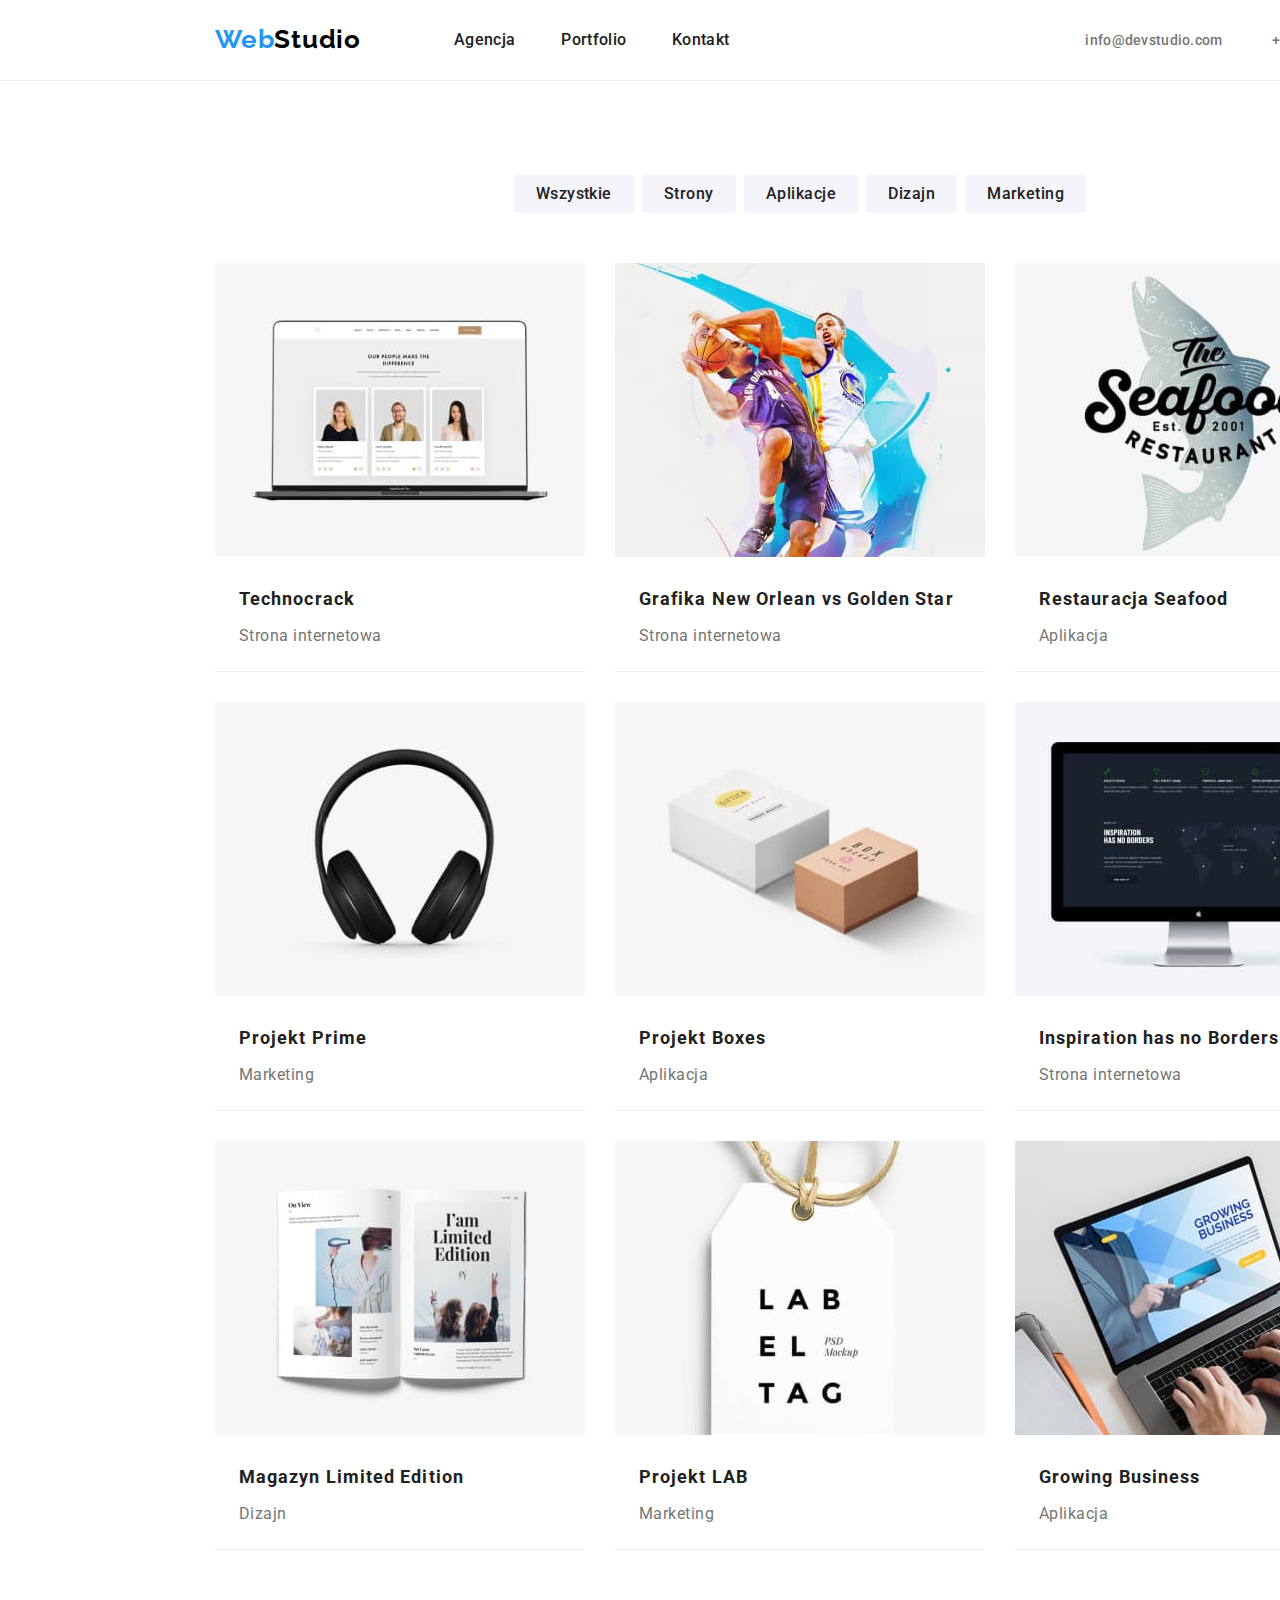
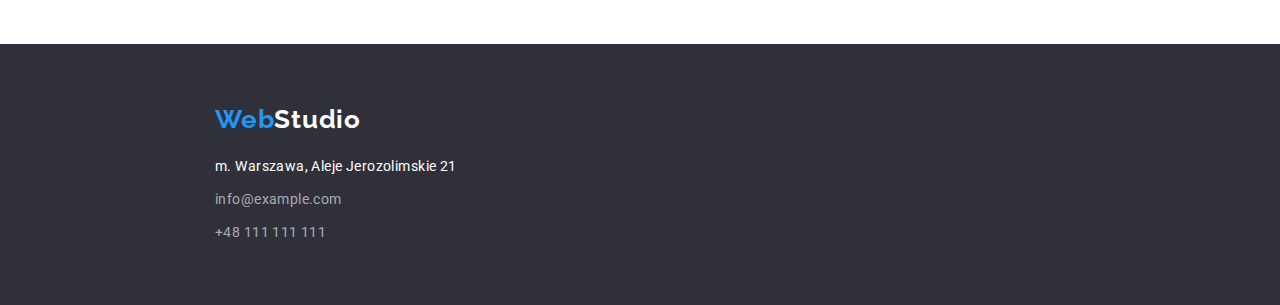
==== portfolio.html @ 5341c06a "Initial commit" ====
<!DOCTYPE html>
<html lang="en">
  <head>
    <meta charset="UTF-8" />
    <meta http-equiv="X-UA-Compatible" content="IE=edge" />
    <meta name="viewport" content="width=device-width, initial-scale=1.0" />
    <title>Portfolio</title>
    <link rel="preconnect" href="https://fonts.googleapis.com" />
    <link rel="preconnect" href="https://fonts.gstatic.com" crossorigin />
    <link
      href="https://fonts.googleapis.com/css2?family=Raleway:wght@700&family=Roboto:wght@400;500;700;900&display=swap"
      rel="stylesheet"
    />
    <link href="./css/styles.css" rel="stylesheet" />
  </head>

  <body>
    <div class="border-header">
      <header class="heder-description container">
        <div class="header-section">
          <a class="header-logo" href="./index.html"
            ><span class="in-logo">Web</span>Studio</a
          >
          <nav class="navigation-description">
            <ul class="main-menu">
              <li class="nav-item">
                <a class="menu" href="./index.html">Agencja</a>
              </li>
              <li class="nav-item">
                <a class="menu" href="./portfolio.html">Portfolio</a>
              </li>
              <li class="nav-item"><a class="menu" href="#">Kontakt</a></li>
            </ul>
          </nav>
          <ul class="contact">
            <li>
              <a class="header-contact" href="mailto:info@devstudio.com"
                >info@devstudio.com</a
              >
            </li>
            <li>
              <a class="header-contact" href="tel:+48111111111"
                >+48 111 111 111</a
              >
            </li>
          </ul>
        </div>
      </header>
    </div>

    <main class="main-portfolio container">
      <div class="section">
        <div class="button-description">
          <ul class="portfolio-menu">
            <li><button class="button" type="button">Wszystkie</button></li>
            <li><button class="button" type="button">Strony</button></li>
            <li><button class="button" type="button">Aplikacje</button></li>
            <li><button class="button" type="button">Dizajn</button></li>
            <li><button class="button" type="button">Marketing</button></li>
          </ul>
        </div>
        <div class="portfolio-style">
          <ul class="portfolio">
            <li class="portfolio-item">
              <figure class="portfolio-item-description">
                <img
                  src="./images/laptop.jpg"
                  alt="laptop"
                  width="370"
                  height="294"
                />
                <figcaption class="portfolio-subject">
                  <h4 class="portfolio-title">Technocrack</h4>
                  <p class="portfolio-subtitle">Strona internetowa</p>
                </figcaption>
              </figure>
            </li>
            <li class="portfolio-item">
              <figure class="portfolio-item-description">
                <img
                  src="./images/basket-players.jpg"
                  alt="basket-players"
                  width="370"
                  height="294"
                />
                <figcaption class="portfolio-subject">
                  <h4 class="portfolio-title">
                    Grafika New Orlean vs Golden Star
                  </h4>
                  <p class="portfolio-subtitle">Strona internetowa</p>
                </figcaption>
              </figure>
            </li>
            <li class="portfolio-item">
              <figure class="portfolio-item-description">
                <img
                  src="./images/seafood.jpg"
                  alt="Seafood"
                  width="370"
                  height="294"
                />
                <figcaption class="portfolio-subject">
                  <h4 class="portfolio-title">Restauracja Seafood</h4>
                  <p class="portfolio-subtitle">Aplikacja</p>
                </figcaption>
              </figure>
            </li>
            <li class="portfolio-item">
              <figure class="portfolio-item-description">
                <img
                  src="./images/headphones.jpg"
                  alt="headphones"
                  width="370"
                  height="294"
                />
                <figcaption class="portfolio-subject">
                  <h4 class="portfolio-title">Projekt Prime</h4>
                  <p class="portfolio-subtitle">Marketing</p>
                </figcaption>
              </figure>
            </li>
            <li class="portfolio-item">
              <figure class="portfolio-item-description">
                <img
                  src="./images/boxes.jpg"
                  alt="boxes"
                  width="370"
                  height="294"
                />
                <figcaption class="portfolio-subject">
                  <h4 class="portfolio-title">Projekt Boxes</h4>
                  <p class="portfolio-subtitle">Aplikacja</p>
                </figcaption>
              </figure>
            </li>
            <li class="portfolio-item">
              <figure class="portfolio-item-description">
                <img
                  src="./images/monitor.jpg"
                  alt="monitor"
                  width="370"
                  height="294"
                />
                <figcaption class="portfolio-subject">
                  <h4 class="portfolio-title">Inspiration has no Borders</h4>
                  <p class="portfolio-subtitle">Strona internetowa</p>
                </figcaption>
              </figure>
            </li>
            <li class="portfolio-item">
              <figure class="portfolio-item-description">
                <img
                  src="./images/book.jpg"
                  alt="book"
                  width="370"
                  height="294"
                />
                <figcaption class="portfolio-subject">
                  <h4 class="portfolio-title">Magazyn Limited Edition</h4>
                  <p class="portfolio-subtitle">Dizajn</p>
                </figcaption>
              </figure>
            </li>
            <li class="portfolio-item">
              <figure class="portfolio-item-description">
                <img
                  src="./images/ticket.jpg"
                  alt="ticket"
                  width="370"
                  height="294"
                />
                <figcaption class="portfolio-subject">
                  <h4 class="portfolio-title">Projekt LAB</h4>
                  <p class="portfolio-subtitle">Marketing</p>
                </figcaption>
              </figure>
            </li>
            <li class="portfolio-item">
              <figure class="portfolio-item-description">
                <img
                  src="./images/personal-computer.jpg"
                  alt="personal-computer"
                  width="370"
                  height="294"
                />
                <figcaption class="portfolio-subject">
                  <h4 class="portfolio-title">Growing Business</h4>
                  <p class="portfolio-subtitle">Aplikacja</p>
                </figcaption>
              </figure>
            </li>
          </ul>
        </div>
      </div>
    </main>

    <footer class="footer-style">
      <div class="container">
        <a class="footer-logo" href="./index.html"
          ><span class="in-logo">Web</span>Studio</a
        >
        <address class="address-description">
          <ul class="addres">
            <li class="adress-style">m. Warszawa, Aleje Jerozolimskie 21</li>
            <li>
              <a class="footer-contact" href="mailto:info@example.com"
                >info@example.com</a
              >
            </li>
            <li>
              <a class="footer-contact" href="tel:+48111111111"
                >+48 111 111 111</a
              >
            </li>
          </ul>
        </address>
      </div>
    </footer>
  </body>
</html>
---- css/styles.css ----
:root {
  --primary-color: rgba(117, 117, 117, 1);
  --secondary-color: rgba(255, 255, 255, 1);
  --semi-white-color: rgba(255, 255, 255, 0.6);
  --primary-black: rgba(33, 33, 33, 1);
  --blue-color: rgba(33, 150, 243, 1);
  --main-button-color: rgba(245, 244, 250, 1);
  --secondary-black: rgba(0, 0, 0, 1);
  --header-background-color: rgba(236, 236, 236, 1);
  --dark-color: rgba(47, 48, 58, 1);
  --grey-color: rgba(238, 238, 238, 1);
}

body {
  font-family: "Roboto", sans-serif;
  color: var(--primary-color);
  background-color: var(--secondary-color);
  width: 1600px;
  margin: 0px auto;
}
.menu {
  color: var(--primary-black);
  font-size: 16px;
  font-weight: 500;
  line-height: 1.14;
  text-decoration: none;
  letter-spacing: 0.02em;
}

.main-header-title {
  color: var(--secondary-color);
  font-weight: 900;
  font-size: 44px;
  line-height: 1.36;
  letter-spacing: 0.06em;
}

.section-title {
  color: var(--primary-black);
  font-weight: 700;
  font-size: 36px;
  line-height: 1.16;
  letter-spacing: 0.03em;
}

.menu:hover,
.menu:focus {
  color: var(--blue-color);
}

.header-contact {
  color: inherit;
  font-size: 14px;
  font-weight: 500;
  line-height: 1.14;
  text-decoration: none;
  letter-spacing: 0.02em;
}

.header-contact:hover,
.header-contact:focus {
  color: var(--blue-color);
}

.footer-style {
  background-color: var(--dark-color);
  background-size: 1600px;
  font-family: inherit;
  font-size: 14px;
  line-height: 1.71;
  font-style: inherit;
  letter-spacing: 0.03em;
}

.address-description {
  font-family: inherit;
  font-size: 14px;
  line-height: 1.71;
  font-style: inherit;
  letter-spacing: 0.03em;
}

.adress-style {
  color: var(--secondary-color);
  font-family: inherit;
  font-size: 14px;
  line-height: 1.71;
  font-style: inherit;
  letter-spacing: 0.03em;
}

.footer-contact {
  color: var(--semi-white-color);
  text-decoration: none;
  font-family: inherit;
  font-size: 14px;
  line-height: 1.71;
  font-style: inherit;
  letter-spacing: 0.03em;
}

.footer-contact:hover,
.footer-contact:focus {
  color: var(--blue-color);
}

.descryption {
  background-color: var(--dark-color);
}

.header-logo {
  font-family: "Raleway";
  color: var(--secondary-black);
  font-size: 26px;
  font-weight: 700;
  line-height: 1.19;
  text-decoration: none;
  letter-spacing: 0.03em;
}

.footer-logo {
  font-family: "Raleway";
  color: var(--secondary-color);
  font-size: 26px;
  font-weight: 700;
  line-height: 1.19;
  text-decoration: none;
  letter-spacing: 0.03em;
}

.in-logo {
  color: var(--blue-color);
}

.main-button {
  cursor: pointer;
  font-family: inherit;
  font-size: 16px;
  font-weight: 700;
  line-height: 1.88;
  color: var(--secondary-color);
  letter-spacing: 0.06em;
  background-color: var(--blue-color);

  border: none;
  border-radius: 4px;
}

.main-button:hover,
.main-button:focus {
  background-color: var(--main-button-color);
  color: var(--blue-color);
}

.button {
  cursor: pointer;
  font-family: inherit;
  font-size: 16px;
  font-weight: 500;
  line-height: 1.62;
  color: var(--primary-black);
  letter-spacing: 0.03em;
  background-color: var(--main-button-color);
  border: none;
  border-radius: 4px;
}

.button:hover,
.button:focus {
  background-color: var(--blue-color);
}

.paragraph-title {
  color: var(--primary-black);
  font-size: 14px;
  font-weight: 700;
  line-height: 1.14;
  letter-spacing: 0.03em;
}

.paragraph-text {
  color: inherit;
  font-size: 14px;
  line-height: 1.71;
  letter-spacing: 0.03em;
}

.team-names {
  color: var(--primary-black);
  font-size: 16px;
  font-weight: 500;
  line-height: 1.19;
  letter-spacing: 0.03em;
}
.position-name {
  color: inherit;
  font-size: 16px;
  line-height: 1.19;
  letter-spacing: 0.03em;
}

.portfolio-title {
  color: var(--primary-black);
  font-size: 18px;
  font-weight: 700;
  line-height: 2;
  letter-spacing: 0.06em;
}

.portfolio-subtitle {
  color: inherit;
  font-size: 16px;
  line-height: 1.88;
  letter-spacing: 0.03em;
}

/* do zadania #3 */

ul {
  list-style-type: none;
  padding: 0;
  margin: 0;
}

.container {
  width: 1200px;
  margin-left: 200px;
  padding-left: 15px;
}

.section {
  width: 1170px;
  padding-top: 94px;
  padding-bottom: 94px;
  margin: 0;
}

.border-header {
  border-bottom: 1px solid;
  border-color: var(--grey-color);
}

.heder-description {
  padding: 24px 15px 25px 15px;
}

.header-section {
  width: 1170px;
  display: flex;
  flex-direction: row;
  align-items: center;
  justify-content: flex-start;
}

.navigation-description {
  margin-left: 93px;
  /* display: flex; */
}
.main-menu {
  display: flex;
  flex-direction: row;
  padding: 0px;
  gap: 46px;
}

.contact {
  display: flex;
  flex-direction: row;
  gap: 50px;
  padding: 0;
  margin-left: 356px;
}

.descryption {
  margin: 0;
  display: flex;
  flex-direction: column;
  align-items: center;
  width: 696px;
  justify-content: center;
  padding-left: 452px;
  padding-right: 452px;
  padding-top: 200px;
  padding-bottom: 200px;
  gap: 30px;
}
.main-header-title {
  margin: 0;
  text-align: center;
  display: flex;
  justify-content: space-between;
}

.main-button {
  margin: 0;
  text-align: center;
  padding: 10px 41px 10px 42px;
}

.paragraph-style {
  margin: 0;
  display: flex;
  gap: 30px;
}

h4 {
  margin: 0;
}

p {
  margin: 0;
}

.paragraph-style li {
  margin: 0;
  display: flex;
  flex-direction: column;
  align-content: center;
  gap: 10px;
}

h2 {
  margin: 0;
}

.section2-style {
  display: flex;
  flex-direction: column;
  gap: 50px;
  text-align: center;
  align-items: center;
  padding-top: 0;
}

.work-specification {
  width: 1200px;
  display: flex;
  flex-direction: row;
  justify-content: center;
  gap: 30px;
}

.section3-style {
  margin: 0;
  display: flex;
  flex-direction: column;
  gap: 50px;
  text-align: center;
  align-items: center;
}

.team-item {
  margin: 0;
}

.team {
  width: 1170px;
  display: flex;
  flex-direction: row;
  justify-content: center;
  gap: 30px;
}

.team-item-description {
  display: flex;
  flex-direction: column;
  gap: 10px;
  padding: 30px 0;
}

.main-portfolio {
  margin-right: 0;
}
.portfolio-style {
  width: 1170px;
}

.button-description {
  margin-bottom: 50px;
  padding-top: 0;
}

.portfolio-menu {
  display: flex;
  justify-content: center;
  gap: 8px;
  width: auto;
}
.button {
  padding: 6px 22px;
}

.portfolio {
  display: flex;
  flex-wrap: wrap;
  justify-content: space-between;
  gap: 30px;
  /* flex-basis: calc((100%-60px) / 3);  przy takim zapisie wyrzuca błąd parsowania*/
  flex-basis: 370px;
}
.portfolio-item {
  width: 370px;
  border-bottom: 1px solid;

  border-color: var(--grey-color);
}

.portfolio-item-description {
  margin: 0;
  text-align: left;
}

.portfolio-subject {
  padding: 20px 24px;
  display: flex;
  flex-direction: column;
  justify-content: flex-start;
  gap: 4px;
}

.addres {
  display: flex;
  flex-direction: column;
  gap: 9px;
  padding: 0;
}

.footer-style {
  padding: 60px 0px 60px 0px;
}

.footer-style .container {
  display: flex;
  flex-direction: column;
  gap: 20px;
}
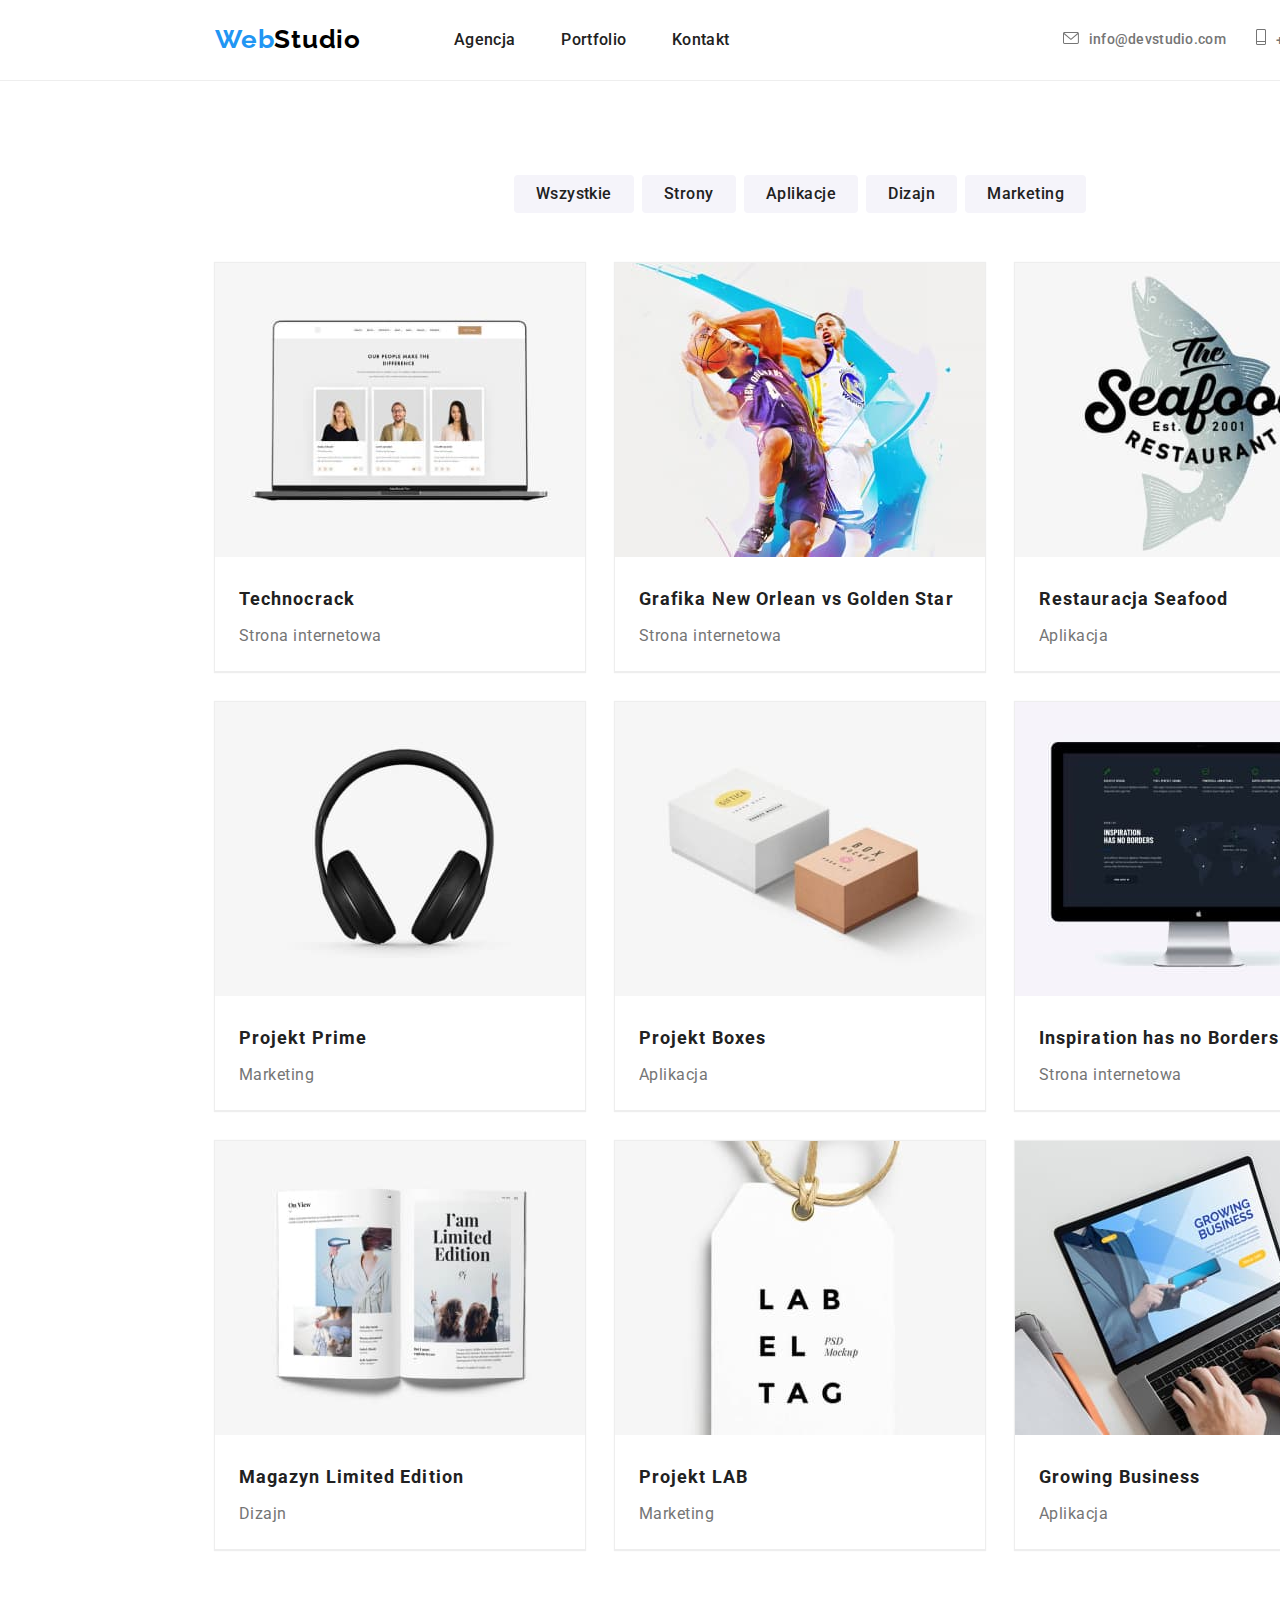
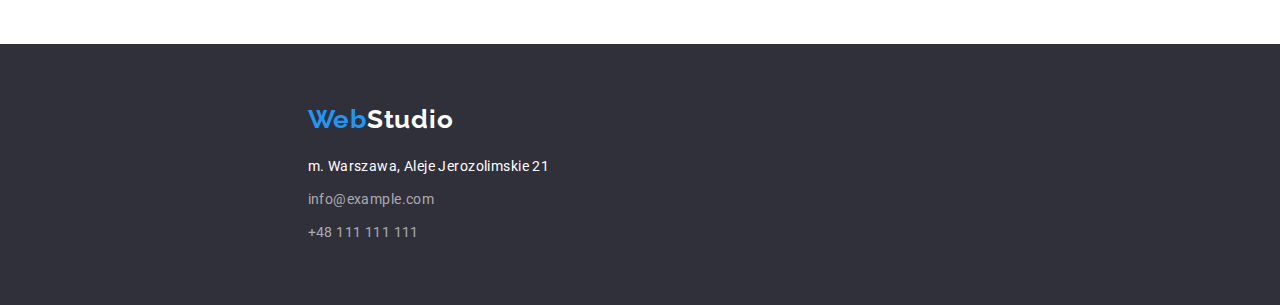
==== commit 5247663f: "Update portfolio.html" ====
--- a/portfolio.html
+++ b/portfolio.html
@@ -32,14 +32,19 @@
               <li class="nav-item"><a class="menu" href="#">Kontakt</a></li>
             </ul>
           </nav>
+
           <ul class="contact">
             <li>
               <a class="header-contact" href="mailto:info@devstudio.com"
+                ><svg class="envelope-icon" width="16" height="12">
+                  <use href="./images/icons.svg#icon-envelope"></use></svg
                 >info@devstudio.com</a
               >
             </li>
             <li>
               <a class="header-contact" href="tel:+48111111111"
+                ><svg class="phone-icon" width="10" height="16">
+                  <use href="./images/icons.svg#icon-phone"></use></svg
                 >+48 111 111 111</a
               >
             </li>
@@ -62,7 +67,7 @@
         <div class="portfolio-style">
           <ul class="portfolio">
             <li class="portfolio-item">
-              <figure class="portfolio-item-description">
+              <figure href="#", class="portfolio-item-description">
                 <img
                   src="./images/laptop.jpg"
                   alt="laptop"
@@ -76,7 +81,7 @@
               </figure>
             </li>
             <li class="portfolio-item">
-              <figure class="portfolio-item-description">
+              <figure href="#" class="portfolio-item-description">
                 <img
                   src="./images/basket-players.jpg"
                   alt="basket-players"
@@ -92,7 +97,7 @@
               </figure>
             </li>
             <li class="portfolio-item">
-              <figure class="portfolio-item-description">
+              <figure href="#" class="portfolio-item-description">
                 <img
                   src="./images/seafood.jpg"
                   alt="Seafood"
@@ -106,7 +111,7 @@
               </figure>
             </li>
             <li class="portfolio-item">
-              <figure class="portfolio-item-description">
+              <figure href="#" class="portfolio-item-description">
                 <img
                   src="./images/headphones.jpg"
                   alt="headphones"
@@ -120,7 +125,7 @@
               </figure>
             </li>
             <li class="portfolio-item">
-              <figure class="portfolio-item-description">
+              <figure href="#" class="portfolio-item-description">
                 <img
                   src="./images/boxes.jpg"
                   alt="boxes"
@@ -134,7 +139,7 @@
               </figure>
             </li>
             <li class="portfolio-item">
-              <figure class="portfolio-item-description">
+              <figure href="#" class="portfolio-item-description">
                 <img
                   src="./images/monitor.jpg"
                   alt="monitor"
@@ -148,7 +153,7 @@
               </figure>
             </li>
             <li class="portfolio-item">
-              <figure class="portfolio-item-description">
+              <figure href="#" class="portfolio-item-description">
                 <img
                   src="./images/book.jpg"
                   alt="book"
@@ -162,7 +167,7 @@
               </figure>
             </li>
             <li class="portfolio-item">
-              <figure class="portfolio-item-description">
+              <figure href="#" class="portfolio-item-description">
                 <img
                   src="./images/ticket.jpg"
                   alt="ticket"
@@ -176,7 +181,7 @@
               </figure>
             </li>
             <li class="portfolio-item">
-              <figure class="portfolio-item-description">
+              <figure href="#" class="portfolio-item-description">
                 <img
                   src="./images/personal-computer.jpg"
                   alt="personal-computer"
--- a/css/styles.css
+++ b/css/styles.css
@@ -2,13 +2,16 @@
   --primary-color: rgba(117, 117, 117, 1);
   --secondary-color: rgba(255, 255, 255, 1);
   --semi-white-color: rgba(255, 255, 255, 0.6);
+  --dark-grey-color: rgba(255, 255, 255, 0.1);
   --primary-black: rgba(33, 33, 33, 1);
   --blue-color: rgba(33, 150, 243, 1);
   --main-button-color: rgba(245, 244, 250, 1);
   --secondary-black: rgba(0, 0, 0, 1);
   --header-background-color: rgba(236, 236, 236, 1);
   --dark-color: rgba(47, 48, 58, 1);
+  --second-dark: rgba(47, 48, 58, 0.4);
   --grey-color: rgba(238, 238, 238, 1);
+  --secondary-grey: rgba(175, 177, 184, 1);
 }
 
 body {
@@ -60,6 +63,7 @@
 .header-contact:hover,
 .header-contact:focus {
   color: var(--blue-color);
+  stroke: var(--blue-color);
 }
 
 .footer-style {
@@ -105,7 +109,8 @@
 }
 
 .descryption {
-  background-color: var(--dark-color);
+  /* background-color: var(--dark-color), */
+  /* var(--second-dark); */
 }
 
 .header-logo {
@@ -144,6 +149,7 @@
 
   border: none;
   border-radius: 4px;
+  box-shadow: 0 4 4 0 rgb(0 0 0 0.15);
 }
 
 .main-button:hover,
@@ -168,6 +174,8 @@
 .button:hover,
 .button:focus {
   background-color: var(--blue-color);
+  box-shadow: 0 2px 2px 0 rgba(0, 0, 0, 0.12), 0 1px 2px 0 rgba(0, 0, 0, 0.08),
+    0 3px 1px 0 rgba(0, 0, 0, 0.01);
 }
 
 .paragraph-title {
@@ -249,12 +257,13 @@
   display: flex;
   flex-direction: row;
   align-items: center;
-  justify-content: flex-start;
+  /* justify-content: flex-start; */
+  justify-content: space-between;
 }
 
 .navigation-description {
   margin-left: 93px;
-  /* display: flex; */
+  flex-grow: 2;
 }
 .main-menu {
   display: flex;
@@ -266,9 +275,9 @@
 .contact {
   display: flex;
   flex-direction: row;
-  gap: 50px;
+  gap: 30px;
   padding: 0;
-  margin-left: 356px;
+  /* margin-left: 340px; */
 }
 
 .descryption {
@@ -283,6 +292,8 @@
   padding-top: 200px;
   padding-bottom: 200px;
   gap: 30px;
+  background-color: var(--second-dark);
+  background-image: url(../images/background-main-button.jpg);
 }
 .main-header-title {
   margin: 0;
@@ -323,6 +334,12 @@
   margin: 0;
 }
 
+.section1-style {
+  display: flex;
+  flex-direction: column;
+  gap: 30px;
+}
+
 .section2-style {
   display: flex;
   flex-direction: column;
@@ -342,15 +359,21 @@
 
 .section3-style {
   margin: 0;
+
   display: flex;
   flex-direction: column;
   gap: 50px;
   text-align: center;
   align-items: center;
+  background-color: var(--main-button-color);
 }
 
 .team-item {
   margin: 0;
+  box-shadow: 0 2px 1px 0 rgba(0, 0, 0, 0.2), 0 1px 1px 0 rgba(0, 0, 0, 0.14),
+    0 1px 3px 0 rgba(0, 0, 0, 0.12);
+  border-radius: 0px 0px 4px 4px;
+  background-color: var(--secondary-color);
 }
 
 .team {
@@ -400,14 +423,23 @@
 }
 .portfolio-item {
   width: 370px;
+  /* border-bottom: 1px solid; */
   border-bottom: 1px solid;
-
   border-color: var(--grey-color);
+  box-shadow: 0 0 1px 1px rgba(238, 238, 238, 1);
+  /* background-color: rgba(255, 255, 255, 1); */
+}
+
+.portfolio-item:hover,
+.portfolio-item:focus {
+  box-shadow: 1px 4px 6px 0px rgba(0, 0, 0, 0.16),
+    0px 4px 4px 0px rgba(0, 0, 0, 0.06), 1px 1px 1px 0px rgba(0, 0, 0, 0.12);
 }
 
 .portfolio-item-description {
   margin: 0;
   text-align: left;
+  cursor: pointer;
 }
 
 .portfolio-subject {
@@ -434,3 +466,137 @@
   flex-direction: column;
   gap: 20px;
 }
+
+.envelope-icon {
+  margin-right: 10px;
+}
+.phone-icon {
+  margin-right: 10px;
+
+  /* margin-left: 10px; */
+
+  /* fill: blue; */
+
+  /* color: var(--blue-color);
+  --color2: var(--blue-color)
+  --color1: var(--blue-color) */
+}
+
+.customers {
+  display: flex;
+  flex-direction: column;
+  gap: 50px;
+  text-align: center;
+  align-items: center;
+}
+.client-logo-description {
+  display: flex;
+  flex-direction: row;
+  gap: 30px;
+}
+.client-logo-shield {
+  margin: 0;
+
+  width: 170px;
+  height: 92px;
+  display: flex;
+
+  justify-content: center;
+  align-items: center;
+  box-shadow: 0 0 1px 1px var(--secondary-grey);
+
+  border-radius: 4px;
+}
+
+.p-icons {
+  margin: 0;
+  display: flex;
+  flex-direction: row;
+  gap: 30px;
+}
+
+.p-icon {
+  width: 270px;
+  height: 120px;
+  display: flex;
+  justify-content: center;
+  background-color: var(--main-button-color);
+  border-radius: 4px;
+}
+
+.footer-social-links {
+  display: flex;
+  flex-direction: column;
+  gap: 20px;
+  margin-left: 70px auto;
+}
+
+.footer-social-title {
+  font-family: inherit;
+  font-size: 14px;
+  font-weight: 700;
+  line-height: 1.17;
+  letter-spacing: 0.03em;
+  color: var(--secondary-color);
+  text-transform: uppercase;
+}
+
+.footer-style {
+  display: flex;
+  flex-direction: row;
+  justify-content: center;
+}
+
+.social-shield {
+  display: flex;
+  width: 44px;
+  height: 44px;
+  background-color: var(--dark-grey-color);
+  border-radius: 50%;
+  justify-content: center;
+  align-items: center;
+  cursor: pointer;
+}
+
+.social-icon {
+  display: flex;
+  flex-direction: row;
+  gap: 10px;
+  --color4: var(--secondary-color);
+}
+
+.social-shield:hover,
+.social-shield:focus {
+  background-color: var(--blue-color);
+}
+
+.team-social-icon {
+  margin: 0;
+  display: flex;
+  width: 44px;
+  height: 44px;
+  background-color: var(--secondary-color);
+  justify-content: center;
+  align-items: center;
+  --color4: var(--secondary-grey);
+  cursor: pointer;
+}
+
+.team-social-icon:hover,
+.team-social-icon:focus {
+  background-color: var(--blue-color);
+  border-radius: 50%;
+  --color4: var(--secondary-color);
+}
+
+.team-social {
+  margin-top: 6px;
+  /* margin-top:6px + gap:10px z powyższego=16px */
+  justify-content: center;
+  display: flex;
+  flex-direction: row;
+  gap: 10px;
+}
+
+.tem-social-item {
+}
